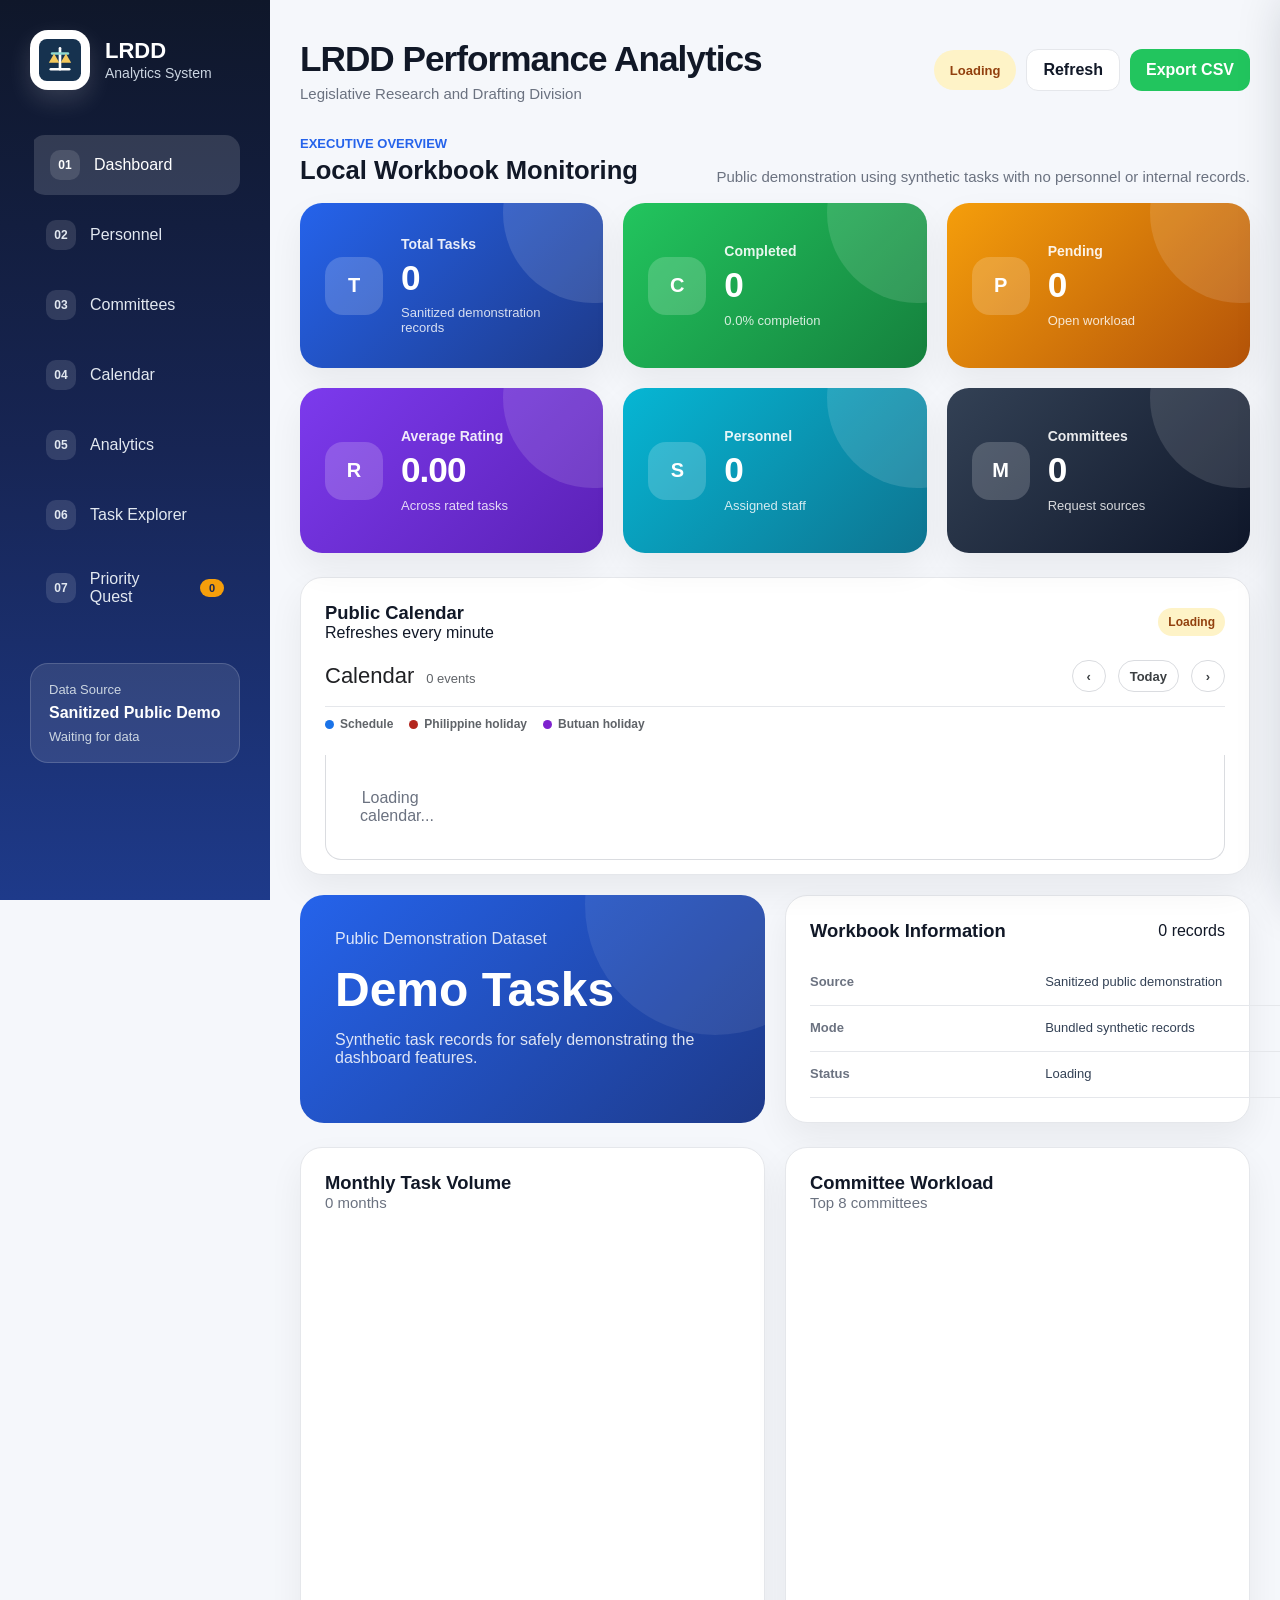
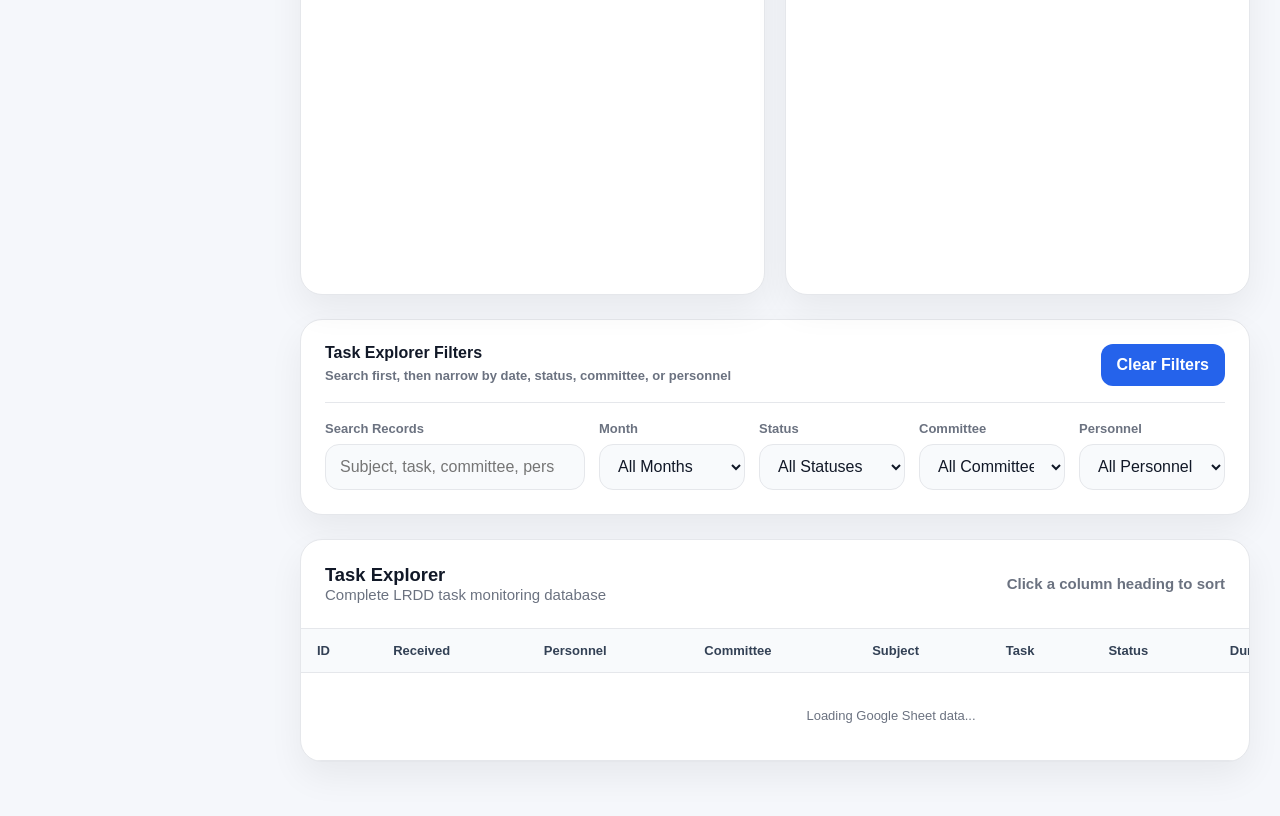
==== dashboard.html @ 4cd8ba1b "Add cache-safe dashboard entry point" ====
<!DOCTYPE html>
<html lang="en">
<head>
    <meta charset="UTF-8">
    <meta name="viewport" content="width=device-width, initial-scale=1.0">
    <title>LRDD Performance Analytics System</title>
    <link rel="stylesheet" href="css/style.css">
</head>
<body>
    <div class="app-container">
        <aside class="sidebar">
            <div class="brand">
                <div class="brand-logo">
                    <img src="assets/lrdd-logo.svg" alt="LRDD">
                </div>
                <div class="brand-text">
                    <h3>LRDD</h3>
                    <span>Analytics System</span>
                </div>
            </div>

            <nav class="sidebar-menu">
                <ul>
                    <li class="active"><a href="#dashboard"><span class="nav-icon">01</span><span>Dashboard</span></a></li>
                    <li><a href="#personnel"><span class="nav-icon">02</span><span>Personnel</span></a></li>
                    <li><a href="#committee"><span class="nav-icon">03</span><span>Committees</span></a></li>
                    <li><a href="#calendar"><span class="nav-icon">04</span><span>Calendar</span></a></li>
                    <li><a href="#analytics"><span class="nav-icon">05</span><span>Analytics</span></a></li>
                    <li><a href="#tasks"><span class="nav-icon">06</span><span>Task Explorer</span></a></li>
                    <li class="quest-nav-item">
                        <button id="priorityQuestBtn" type="button" aria-controls="priorityQuestPanel" aria-expanded="false">
                            <span class="nav-icon">07</span>
                            <span>Priority Quest</span>
                            <small id="priorityQuestBadge">0</small>
                        </button>
                    </li>
                </ul>
            </nav>

            <div class="sidebar-source">
                <small>Data Source</small>
                <strong>Sanitized Public Demo</strong>
                <span id="lastUpdated">Waiting for data</span>
            </div>
        </aside>

        <main class="main-content">
            <header class="topbar">
                <div class="page-title">
                    <h1>LRDD Performance Analytics</h1>
                    <p>Legislative Research and Drafting Division</p>
                </div>

                <div class="top-actions">
                    <span id="statusBadge" class="status-badge loading">Loading</span>
                    <button id="refreshBtn" type="button" class="btn btn-light">Refresh</button>
                    <button id="exportBtn" type="button" class="btn btn-success">Export CSV</button>
                </div>
            </header>

            <section id="dashboard" class="dashboard-section">
                <div class="section-heading">
                    <div>
                        <span class="section-kicker">Executive Overview</span>
                        <h2>Local Workbook Monitoring</h2>
                    </div>
                    <p>Public demonstration using synthetic tasks with no personnel or internal records.</p>
                </div>

                <div class="kpi-grid">
                    <article class="kpi-card primary">
                        <div class="kpi-icon">T</div>
                        <div class="kpi-content">
                            <h6>Total Tasks</h6>
                            <h2 id="totalTasks">0</h2>
                            <small>Sanitized demonstration records</small>
                        </div>
                    </article>

                    <article class="kpi-card success">
                        <div class="kpi-icon">C</div>
                        <div class="kpi-content">
                            <h6>Completed</h6>
                            <h2 id="completedTasks">0</h2>
                            <small id="completionRate">0.0% completion</small>
                        </div>
                    </article>

                    <article class="kpi-card warning">
                        <div class="kpi-icon">P</div>
                        <div class="kpi-content">
                            <h6>Pending</h6>
                            <h2 id="pendingTasks">0</h2>
                            <small>Open workload</small>
                        </div>
                    </article>

                    <article class="kpi-card purple">
                        <div class="kpi-icon">R</div>
                        <div class="kpi-content">
                            <h6>Average Rating</h6>
                            <h2 id="averageRating">0.00</h2>
                            <small>Across rated tasks</small>
                        </div>
                    </article>

                    <article id="personnel" class="kpi-card cyan">
                        <div class="kpi-icon">S</div>
                        <div class="kpi-content">
                            <h6>Personnel</h6>
                            <h2 id="personnelCount">0</h2>
                            <small>Assigned staff</small>
                        </div>
                    </article>

                    <article id="committee" class="kpi-card dark">
                        <div class="kpi-icon">M</div>
                        <div class="kpi-content">
                            <h6>Committees</h6>
                            <h2 id="committeeCount">0</h2>
                            <small>Request sources</small>
                        </div>
                    </article>
                </div>
            </section>

            <section id="calendar" class="calendar-band">
                <div class="score-card">
                    <span>Public Demonstration Dataset</span>
                    <h2 id="calendarTaskTotal">Demo Tasks</h2>
                    <p>Synthetic task records for safely demonstrating the dashboard features.</p>
                </div>

                <div class="dashboard-widget">
                    <div class="widget-title">
                        <h3>Workbook Information</h3>
                        <span id="resultCount">0 records</span>
                    </div>
                    <table class="info-table">
                        <tr><td>Source</td><td>Sanitized public demonstration</td></tr>
                        <tr><td>Mode</td><td>Bundled synthetic records</td></tr>
                        <tr><td>Status</td><td id="calendarStatus">Loading</td></tr>
                    </table>
                </div>

                <div class="dashboard-widget schedule-widget">
                    <div class="widget-title">
                        <div>
                            <h3>Public Calendar</h3>
                            <span id="scheduleUpdated">Refreshes every minute</span>
                        </div>
                        <span id="scheduleStatus" class="mini-status loading">Loading</span>
                    </div>

                    <div class="google-calendar-toolbar">
                        <div>
                            <strong id="scheduleMonthLabel">Calendar</strong>
                            <span id="scheduleCount">0 events</span>
                        </div>
                        <div class="calendar-nav">
                            <button id="schedulePrevMonth" type="button" aria-label="Previous month">&lsaquo;</button>
                            <button id="scheduleTodayBtn" type="button">Today</button>
                            <button id="scheduleNextMonth" type="button" aria-label="Next month">&rsaquo;</button>
                        </div>
                    </div>

                    <div class="calendar-legend" aria-label="Calendar event legend">
                        <span><i class="legend-dot schedule"></i>Schedule</span>
                        <span><i class="legend-dot national"></i>Philippine holiday</span>
                        <span><i class="legend-dot local"></i>Butuan holiday</span>
                    </div>

                    <div id="scheduleMonthTabs" class="calendar-month-tabs" aria-label="Calendar months"></div>

                    <div id="scheduleList" class="schedule-list">
                        <div class="empty">Loading calendar...</div>
                    </div>

                </div>
            </section>

            <section id="analytics" class="analytics-grid">
                <div class="card-panel">
                    <div class="panel-heading">
                        <div>
                            <h3>Monthly Task Volume</h3>
                            <span id="monthCount">0 months</span>
                        </div>
                    </div>
                    <canvas id="monthlyChart" height="240"></canvas>
                </div>

                <div class="card-panel">
                    <div class="panel-heading">
                        <div>
                            <h3>Committee Workload</h3>
                            <span>Top 8 committees</span>
                        </div>
                    </div>
                    <canvas id="committeeChart" height="460" role="img" aria-label="Top eight committees by number of tasks"></canvas>
                </div>
            </section>

            <section id="filters" class="card-panel filter-panel">
                <div class="filter-heading">
                    <div>
                        <h3>Task Explorer Filters</h3>
                        <span>Search first, then narrow by date, status, committee, or personnel</span>
                    </div>
                    <button id="clearFiltersBtn" type="button" class="btn btn-primary">Clear Filters</button>
                </div>

                <div class="filter-grid">
                    <label class="filter-search">
                        <span>Search Records</span>
                        <input id="searchInput" type="search" placeholder="Subject, task, committee, personnel, remarks">
                    </label>

                    <label>
                        <span>Month</span>
                        <select id="monthFilter">
                            <option value="">All Months</option>
                        </select>
                    </label>

                    <label>
                        <span>Status</span>
                        <select id="statusFilter">
                            <option value="">All Statuses</option>
                            <option value="completed">Completed</option>
                            <option value="pending">Pending</option>
                        </select>
                    </label>

                    <label>
                        <span>Committee</span>
                        <select id="committeeFilter">
                            <option value="">All Committees</option>
                        </select>
                    </label>

                    <label>
                        <span>Personnel</span>
                        <select id="personnelFilter">
                            <option value="">All Personnel</option>
                        </select>
                    </label>
                </div>
            </section>

            <section id="tasks" class="card-panel table-panel">
                <div class="panel-heading">
                    <div>
                        <h3>Task Explorer</h3>
                        <span>Complete LRDD task monitoring database</span>
                    </div>
                    <span class="table-hint">Click a column heading to sort</span>
                </div>

                <div class="table-wrap">
                    <table>
                        <thead>
                            <tr>
                                <th data-sort="taskID">ID</th>
                                <th data-sort="received">Received</th>
                                <th data-sort="personnel">Personnel</th>
                                <th data-sort="committee">Committee</th>
                                <th data-sort="subject">Subject</th>
                                <th data-sort="task">Task</th>
                                <th data-sort="completed">Status</th>
                                <th data-sort="duration">Duration</th>
                                <th data-sort="rating">Rating</th>
                            </tr>
                        </thead>
                        <tbody id="taskTableBody">
                            <tr>
                                <td colspan="9" class="empty">Loading Google Sheet data...</td>
                            </tr>
                        </tbody>
                    </table>
                </div>
            </section>
        </main>

        <div id="priorityQuestOverlay" class="quest-overlay" hidden></div>
        <aside id="priorityQuestPanel" class="priority-quest-panel" aria-hidden="true" aria-labelledby="priorityQuestTitle">
            <div class="quest-panel-header">
                <div>
                    <span class="quest-eyebrow">Eisenhower Matrix</span>
                    <h2 id="priorityQuestTitle">Priority Quest</h2>
                    <p>Based on the current Task Explorer results</p>
                </div>
                <button id="priorityQuestClose" type="button" class="quest-close" aria-label="Close Priority Quest">&times;</button>
            </div>

            <div id="priorityQuestHero" class="quest-hero" aria-live="polite">
                <span class="quest-level">Next best action</span>
                <h3>Loading your quest...</h3>
            </div>

            <div id="priorityMatrix" class="priority-matrix"></div>

            <p class="quest-method">Deadlines are ranked first: overdue, due within 3 days, due within 7 days, then later or undated work. Importance breaks ties in favor of legislative, legal, policy, and budget work.</p>
        </aside>
    </div>

    <script src="data/local-data.js?v=20260716-1328"></script>
    <script src="js/app-1.js?v=20260716-1340"></script>
    <script src="js/app-2.js?v=20260716-1340"></script>
    <script src="js/app-3.js?v=20260716-1340"></script>
    <script src="js/app-4.js?v=20260716-1340"></script>
</body>
</html>
---- css/style.css ----
:root {
    --primary: #2563eb;
    --primary-light: #3b82f6;
    --primary-dark: #1e3a8a;
    --success: #22c55e;
    --warning: #f59e0b;
    --danger: #ef4444;
    --purple: #7c3aed;
    --cyan: #06b6d4;
    --white: #ffffff;
    --background: #f5f7fb;
    --surface: #ffffff;
    --surface-2: #f8fafc;
    --border: #e5e7eb;
    --text: #111827;
    --text-light: #6b7280;
    --sidebar: #0f172a;
    --sidebar-hover: #1e293b;
    --sidebar-width: 270px;
    --radius: 18px;
    --radius-sm: 12px;
    --shadow: 0 15px 35px rgba(0, 0, 0, .06);
    --shadow-hover: 0 20px 40px rgba(37, 99, 235, .18);
    --transition: .3s ease;
}

* {
    box-sizing: border-box;
    margin: 0;
    padding: 0;
}

html {
    scroll-behavior: smooth;
}

body {
    min-height: 100vh;
    overflow-x: hidden;
    background: var(--background);
    color: var(--text);
    font-family: "Segoe UI", Arial, sans-serif;
}

button,
input,
select {
    font: inherit;
}

button,
select,
input {
    border: 0;
}

a {
    color: inherit;
    text-decoration: none;
}

ul {
    list-style: none;
}

.app-container {
    display: flex;
    min-height: 100vh;
}

.sidebar {
    position: fixed;
    inset: 0 auto 0 0;
    width: var(--sidebar-width);
    overflow-y: auto;
    z-index: 10;
    padding: 30px;
    color: var(--white);
    background: linear-gradient(180deg, #0f172a, #172554, #1e3a8a);
}

.brand {
    display: flex;
    align-items: center;
    gap: 15px;
    margin-bottom: 45px;
}

.brand-logo {
    width: 60px;
    height: 60px;
    border-radius: 18px;
    background: var(--white);
    display: flex;
    align-items: center;
    justify-content: center;
    box-shadow: 0 10px 25px rgba(255, 255, 255, .15);
}

.brand-logo img {
    width: 42px;
    height: 42px;
}

.brand h3 {
    font-size: 22px;
    font-weight: 800;
}

.brand span {
    color: #cbd5e1;
    font-size: 14px;
}

.sidebar-menu ul {
    display: flex;
    flex-direction: column;
    gap: 10px;
}

.sidebar-menu li {
    overflow: hidden;
    border-radius: 15px;
}

.sidebar-menu a {
    display: flex;
    align-items: center;
    gap: 14px;
    padding: 15px 16px;
    color: #e2e8f0;
    transition: var(--transition);
}

.sidebar-menu button {
    width: 100%;
    display: flex;
    align-items: center;
    gap: 14px;
    padding: 15px 16px;
    border-radius: 15px;
    background: transparent;
    color: #e2e8f0;
    text-align: left;
    cursor: pointer;
    transition: var(--transition);
}

.sidebar-menu button:hover,
.sidebar-menu button[aria-expanded="true"] {
    color: var(--white);
    background: rgba(255, 255, 255, .14);
    transform: translateX(4px);
}

.quest-nav-item small {
    min-width: 24px;
    margin-left: auto;
    padding: 3px 7px;
    border-radius: 999px;
    background: #f59e0b;
    color: #172554;
    font-size: 11px;
    font-weight: 900;
    text-align: center;
}

.sidebar-menu li.active a,
.sidebar-menu a:hover {
    color: var(--white);
    background: rgba(255, 255, 255, .14);
    transform: translateX(4px);
}

.nav-icon {
    width: 30px;
    height: 30px;
    border-radius: 10px;
    display: grid;
    place-items: center;
    background: rgba(255, 255, 255, .12);
    font-size: 12px;
    font-weight: 800;
}

.sidebar-source {
    margin-top: 42px;
    display: grid;
    gap: 7px;
    padding: 18px;
    border-radius: 18px;
    background: rgba(255, 255, 255, .1);
    border: 1px solid rgba(255, 255, 255, .16);
}

.sidebar-source small,
.sidebar-source span {
    color: #cbd5e1;
    font-size: 13px;
}

.main-content {
    width: calc(100% - var(--sidebar-width));
    margin-left: var(--sidebar-width);
    padding: 30px;
}

.quest-overlay {
    position: fixed;
    inset: 0;
    z-index: 80;
    background: rgba(15, 23, 42, .45);
    opacity: 0;
    transition: opacity .22s ease;
}

.quest-overlay.visible {
    opacity: 1;
}

.priority-quest-panel {
    position: fixed;
    z-index: 90;
    inset: 0 0 0 auto;
    width: min(520px, 100vw);
    overflow-y: auto;
    padding: 26px;
    background: #f8fafc;
    box-shadow: -18px 0 48px rgba(15, 23, 42, .2);
    transform: translateX(105%);
    transition: transform .28s ease;
}

.priority-quest-panel.open {
    transform: translateX(0);
}

.quest-panel-header {
    display: flex;
    align-items: flex-start;
    justify-content: space-between;
    gap: 20px;
    margin-bottom: 18px;
}

.quest-panel-header h2 {
    margin: 3px 0 4px;
    color: #172554;
    font-size: 1.65rem;
}

.quest-panel-header p,
.quest-method {
    color: #64748b;
    font-size: 12px;
    line-height: 1.5;
}

.quest-eyebrow,
.quest-level {
    color: #7c3aed;
    font-size: 11px;
    font-weight: 900;
    letter-spacing: .09em;
    text-transform: uppercase;
}

.quest-close {
    width: 38px;
    height: 38px;
    flex: 0 0 auto;
    border-radius: 12px;
    background: #e2e8f0;
    color: #334155;
    cursor: pointer;
    font-size: 24px;
    line-height: 1;
}

.quest-hero {
    padding: 22px;
    border-radius: 20px;
    background: linear-gradient(135deg, #172554, #312e81 58%, #6d28d9);
    box-shadow: 0 18px 36px rgba(49, 46, 129, .24);
    color: #fff;
}

.quest-hero .quest-level {
    color: #ddd6fe;
}

.quest-hero h3 {
    margin: 9px 0 8px;
    font-size: 1.15rem;
    line-height: 1.35;
}

.quest-subject {
    padding: 10px 12px;
    border-radius: 12px;
    background: rgba(15, 23, 42, .22);
}

.quest-subject > span {
    display: block;
    margin-bottom: 3px;
    color: #a5b4fc;
    font-size: 10px;
    font-weight: 900;
    letter-spacing: .07em;
    text-transform: uppercase;
}

.quest-subject p {
    margin: 0;
    color: #fff;
    font-size: 13px;
    font-weight: 650;
    line-height: 1.45;
}

.quest-reason {
    margin-top: 14px;
    padding: 10px 12px;
    border: 1px solid rgba(255, 255, 255, .14);
    border-radius: 12px;
    background: rgba(255, 255, 255, .09);
    color: #ede9fe;
    font-size: 12px;
    line-height: 1.45;
}

.quest-meta {
    display: grid;
    grid-template-columns: repeat(3, minmax(0, 1fr));
    gap: 8px;
    margin-top: 14px;
}

.quest-meta div {
    min-width: 0;
}

.quest-meta dt {
    margin-bottom: 3px;
    color: #a5b4fc;
    font-size: 10px;
    font-weight: 800;
    text-transform: uppercase;
}

.quest-meta dd {
    overflow: hidden;
    color: #fff;
    font-size: 12px;
    font-weight: 700;
    text-overflow: ellipsis;
    white-space: nowrap;
}

.priority-matrix {
    display: grid;
    grid-template-columns: repeat(2, minmax(0, 1fr));
    align-items: start;
    gap: 12px;
    margin: 18px 0;
}

.matrix-quadrant {
    overflow: hidden;
    border: 1px solid #e2e8f0;
    border-radius: 16px;
    background: #fff;
}

.matrix-heading {
    display: flex;
    align-items: center;
    justify-content: space-between;
    gap: 12px;
    padding: 14px 16px;
    border-left: 5px solid #94a3b8;
}

.matrix-quadrant.do .matrix-heading { border-left-color: #dc2626; background: #fef2f2; }
.matrix-quadrant.schedule .matrix-heading { border-left-color: #2563eb; background: #eff6ff; }
.matrix-quadrant.delegate .matrix-heading { border-left-color: #f59e0b; background: #fffbeb; }
.matrix-quadrant.defer .matrix-heading { border-left-color: #64748b; background: #f8fafc; }

.matrix-heading span {
    color: #64748b;
    font-size: 10px;
    font-weight: 900;
    letter-spacing: .08em;
    text-transform: uppercase;
}

.matrix-heading h3 {
    margin: 2px 0;
    color: #1e293b;
    font-size: 15px;
}

.matrix-heading p {
    color: #64748b;
    font-size: 11px;
}

.matrix-heading strong {
    min-width: 34px;
    height: 34px;
    display: grid;
    place-items: center;
    border-radius: 50%;
    background: #fff;
    color: #1e293b;
    box-shadow: 0 3px 10px rgba(15, 23, 42, .08);
}

.matrix-task-list {
    display: grid;
    gap: 0;
    padding: 0 16px;
}

.matrix-task {
    padding: 12px 0;
    border-top: 1px solid #eef2f7;
}

.matrix-task:first-child {
    border-top: 0;
}

.matrix-task > span {
    color: #7c3aed;
    font-size: 10px;
    font-weight: 900;
}

.matrix-task h4 {
    margin: 3px 0 4px;
    color: #334155;
    font-size: 12px;
    line-height: 1.35;
}

.matrix-task p,
.matrix-empty,
.matrix-more {
    color: #64748b;
    font-size: 11px;
    line-height: 1.4;
}

.matrix-task .matrix-task-subject {
    margin-bottom: 5px;
    color: #475569;
}

.matrix-task-subject strong {
    color: #1e293b;
}

.matrix-task .matrix-task-deadline {
    margin-bottom: 3px;
    color: #b91c1c;
    font-weight: 750;
}

.matrix-task-deadline strong {
    color: #7f1d1d;
}

.matrix-empty,
.matrix-more {
    padding: 12px 0;
}

.matrix-more {
    border-top: 1px solid #eef2f7;
    font-weight: 800;
}

.topbar {
    min-height: 80px;
    display: flex;
    align-items: center;
    justify-content: space-between;
    gap: 18px;
    margin-bottom: 24px;
}

.page-title {
    display: flex;
    flex-direction: column;
    gap: 6px;
}

.page-title h1 {
    font-size: 2.2rem;
    font-weight: 800;
    letter-spacing: -1px;
}

.page-title p,
.section-heading p,
.panel-heading span {
    color: var(--text-light);
    font-size: 15px;
}

.top-actions {
    display: flex;
    align-items: center;
    justify-content: flex-end;
    flex-wrap: wrap;
    gap: 10px;
}

.btn {
    min-height: 42px;
    padding: 0 16px;
    border-radius: 12px;
    cursor: pointer;
    font-weight: 700;
    transition: var(--transition);
}

.btn:hover {
    transform: translateY(-2px);
    box-shadow: var(--shadow-hover);
}

.btn-light {
    background: var(--white);
    color: var(--text);
    border: 1px solid var(--border);
}

.btn-success {
    background: var(--success);
    color: var(--white);
}

.btn-primary {
    background: var(--primary);
    color: var(--white);
}

.status-badge {
    display: inline-flex;
    align-items: center;
    min-height: 40px;
    padding: 0 16px;
    border-radius: 999px;
    font-size: 13px;
    font-weight: 800;
}

.status-badge.loading {
    background: #fef3c7;
    color: #92400e;
}

.status-badge.online {
    background: #dcfce7;
    color: #166534;
}

.status-badge.offline {
    background: #fee2e2;
    color: #991b1b;
}

.dashboard-section,
.analytics-grid,
.calendar-band,
.filter-panel,
.table-panel {
    margin-bottom: 24px;
}

.section-heading {
    display: flex;
    justify-content: space-between;
    gap: 20px;
    align-items: end;
    margin-bottom: 18px;
}

.section-kicker {
    color: var(--primary);
    font-size: 13px;
    font-weight: 800;
    text-transform: uppercase;
}

.section-heading h2 {
    margin-top: 4px;
    font-size: 1.6rem;
}

.kpi-grid {
    display: grid;
    grid-template-columns: repeat(3, minmax(180px, 1fr));
    gap: 20px;
}

.kpi-card {
    position: relative;
    overflow: hidden;
    isolation: isolate;
    min-height: 165px;
    border-radius: 22px;
    padding: 25px;
    color: var(--white);
    box-shadow: var(--shadow);
    display: flex;
    align-items: center;
    gap: 18px;
    transition: var(--transition);
}

.kpi-card::after {
    content: "";
    position: absolute;
    width: 180px;
    height: 180px;
    right: -80px;
    top: -80px;
    border-radius: 50%;
    background: rgba(255, 255, 255, .12);
    z-index: 0;
}

.kpi-card > * {
    position: relative;
    z-index: 1;
}

.kpi-card:hover {
    transform: translateY(-8px) scale(1.015);
}

.kpi-card.primary {
    background: linear-gradient(135deg, #2563eb, #1e3a8a);
}

.kpi-card.success {
    background: linear-gradient(135deg, #22c55e, #15803d);
}

.kpi-card.warning {
    background: linear-gradient(135deg, #f59e0b, #b45309);
}

.kpi-card.purple {
    background: linear-gradient(135deg, #7c3aed, #5b21b6);
}

.kpi-card.cyan {
    background: linear-gradient(135deg, #06b6d4, #0e7490);
}

.kpi-card.dark {
    background: linear-gradient(135deg, #334155, #0f172a);
}

.kpi-icon {
    width: 58px;
    height: 58px;
    flex: 0 0 auto;
    display: grid;
    place-items: center;
    border-radius: 18px;
    background: rgba(255, 255, 255, .18);
    font-weight: 900;
    font-size: 20px;
}

.kpi-content h6 {
    margin-bottom: 8px;
    font-size: 14px;
    opacity: .9;
}

.kpi-content h2 {
    font-size: 2.2rem;
    line-height: 1;
    letter-spacing: -1px;
}

.kpi-content small {
    display: block;
    margin-top: 10px;
    color: rgba(255, 255, 255, .82);
    font-size: 13px;
}

.analytics-grid {
    display: grid;
    grid-template-columns: minmax(0, 1fr) minmax(0, 1fr);
    gap: 20px;
}

.calendar-band {
    display: grid;
    grid-template-columns: minmax(260px, 1fr) minmax(260px, 1fr);
    gap: 20px;
    align-items: stretch;
}

.score-card {
    position: relative;
    overflow: hidden;
    border-radius: 24px;
    padding: 35px;
    color: var(--white);
    background: linear-gradient(135deg, #2563eb, #1e3a8a);
}

.score-card::before {
    content: "";
    position: absolute;
    width: 260px;
    height: 260px;
    border-radius: 50%;
    background: rgba(255, 255, 255, .08);
    top: -120px;
    right: -80px;
}

.score-card span,
.score-card p {
    color: rgba(255, 255, 255, .85);
}

.score-card h2 {
    position: relative;
    margin: 14px 0;
    font-size: 3rem;
    font-weight: 900;
}

.card-panel,
.dashboard-widget {
    background: var(--surface);
    border: 1px solid var(--border);
    border-radius: 22px;
    padding: 24px;
    box-shadow: var(--shadow);
}

.panel-heading,
.widget-title {
    display: flex;
    justify-content: space-between;
    align-items: center;
    gap: 16px;
    margin-bottom: 18px;
}

.panel-heading h3,
.widget-title h3 {
    font-size: 1.15rem;
    font-weight: 800;
}

.info-table {
    width: 100%;
    border-collapse: collapse;
}

.info-table td {
    padding: 13px 0;
    border-bottom: 1px solid var(--border);
}

.info-table td:first-child {
    color: var(--text-light);
    font-weight: 700;
}

.schedule-widget {
    grid-column: 1 / -1;
    grid-row: 1;
    padding-bottom: 14px;
}

.mini-status {
    display: inline-flex;
    align-items: center;
    min-height: 28px;
    padding: 0 10px;
    border-radius: 999px;
    font-size: 12px;
    font-weight: 900;
}

.mini-status.loading {
    background: #fef3c7;
    color: #92400e;
}

.mini-status.online {
    background: #dcfce7;
    color: #166534;
}

.mini-status.offline {
    background: #fee2e2;
    color: #991b1b;
}

.google-calendar-toolbar {
    display: flex;
    justify-content: space-between;
    align-items: center;
    gap: 14px;
    padding: 0 0 14px;
    margin-bottom: 0;
    border-bottom: 1px solid var(--border);
    color: #5f6368;
    font-size: 13px;
}

.google-calendar-toolbar > div {
    display: flex;
    align-items: baseline;
    gap: 12px;
    flex-wrap: wrap;
}

.google-calendar-toolbar strong {
    color: #202124;
    font-size: 22px;
    font-weight: 500;
}

.calendar-nav {
    display: inline-flex;
    align-items: center;
    gap: 6px;
}

.calendar-nav button,
.calendar-month-tab {
    min-height: 32px;
    border: 1px solid #dadce0;
    border-radius: 999px;
    background: #fff;
    color: #3c4043;
    cursor: pointer;
    font-size: 13px;
    font-weight: 700;
    transition: var(--transition);
}

.calendar-nav button {
    min-width: 34px;
    padding: 0 11px;
}

.calendar-nav button:hover,
.calendar-month-tab:hover,
.calendar-month-tab.active {
    border-color: #1a73e8;
    background: #e8f0fe;
    color: #174ea6;
}

.calendar-month-tabs {
    display: grid;
    grid-template-columns: repeat(12, minmax(58px, 1fr));
    gap: 6px;
    padding: 12px 0;
}

.calendar-month-tab {
    display: inline-flex;
    align-items: center;
    justify-content: center;
    gap: 5px;
    padding: 0 8px;
}

.calendar-month-tab small {
    min-width: 18px;
    min-height: 18px;
    display: inline-flex;
    align-items: center;
    justify-content: center;
    border-radius: 999px;
    background: #f1f3f4;
    color: #5f6368;
    font-size: 11px;
    font-weight: 800;
}

.calendar-month-tab.active small {
    background: #1a73e8;
    color: #fff;
}

.calendar-legend {
    display: flex;
    align-items: center;
    flex-wrap: wrap;
    gap: 8px 16px;
    padding-top: 10px;
    color: #5f6368;
    font-size: 12px;
    font-weight: 700;
}

.calendar-legend span {
    display: inline-flex;
    align-items: center;
    gap: 6px;
}

.legend-dot {
    width: 9px;
    height: 9px;
    border-radius: 50%;
    background: #1a73e8;
}

.legend-dot.national {
    background: #b3261e;
}

.legend-dot.local {
    background: #7e22ce;
}

.schedule-list {
    display: grid;
    grid-template-columns: repeat(7, minmax(96px, 1fr));
    gap: 0;
    max-height: 620px;
    overflow: auto;
    padding-right: 0;
    border: 1px solid #dadce0;
    border-top: 0;
    border-radius: 0 0 16px 16px;
    background: #fff;
}

.calendar-weekday {
    min-height: 38px;
    display: flex;
    align-items: center;
    justify-content: center;
    border-top: 1px solid #dadce0;
    border-right: 1px solid #dadce0;
    background: #ffffff;
    color: #5f6368;
    font-size: 11px;
    font-weight: 700;
    text-transform: uppercase;
}

.calendar-weekday:nth-child(7) {
    border-right: 0;
}

.calendar-day {
    position: relative;
    min-height: 128px;
    padding: 7px 7px 8px;
    border-top: 1px solid #dadce0;
    border-right: 1px solid #dadce0;
    background: #fff;
    overflow: visible;
}

.calendar-day:nth-child(7n) {
    border-right: 0;
}

.calendar-day.outside {
    background: #f8fafd;
    color: #9aa0a6;
}

.calendar-day.today .calendar-day-number {
    background: #1a73e8;
    color: #fff;
}

.calendar-day-number {
    width: 26px;
    height: 26px;
    display: inline-flex;
    align-items: center;
    justify-content: center;
    border-radius: 999px;
    color: #3c4043;
    font-size: 12px;
    font-weight: 500;
}

.calendar-events {
    display: grid;
    gap: 4px;
    margin-top: 5px;
}

.calendar-event {
    position: relative;
    min-height: 22px;
    display: flex;
    align-items: center;
    gap: 6px;
    padding: 0 7px;
    border-radius: 5px;
    background: #1a73e8;
    color: #fff;
    font-size: 12px;
    font-weight: 600;
    line-height: 1.2;
    cursor: pointer;
}

.calendar-event-label {
    min-width: 0;
    overflow: hidden;
    white-space: nowrap;
    text-overflow: ellipsis;
}

.calendar-event:nth-child(2n) {
    background: #188038;
}

.calendar-event:nth-child(3n) {
    background: #f9ab00;
    color: #202124;
}

.calendar-event.holiday-national {
    background: #b3261e;
    color: #fff;
}

.calendar-event.holiday-local {
    background: #7e22ce;
    color: #fff;
}

.calendar-event.holiday-working {
    border: 1px solid #b3261e;
    background: #fce8e6;
    color: #8c1d18;
}

.calendar-event.holiday-national .calendar-event-popover strong,
.calendar-event.holiday-working .calendar-event-popover strong {
    color: #b3261e;
}

.calendar-event.holiday-local .calendar-event-popover strong {
    color: #7e22ce;
}

.calendar-event:focus-visible {
    outline: 2px solid #1a73e8;
    outline-offset: 2px;
}

.calendar-event-popover {
    position: absolute;
    z-index: 60;
    left: 0;
    top: 26px;
    min-width: 260px;
    max-width: 360px;
    padding: 12px 14px;
    border: 1px solid #dadce0;
    border-radius: 12px;
    background: #fff;
    box-shadow: 0 12px 32px rgba(60, 64, 67, .24);
    color: #202124;
    white-space: normal;
    opacity: 0;
    pointer-events: none;
    transform: translateY(-4px);
    transition: opacity .16s ease, transform .16s ease;
}

.calendar-event:hover .calendar-event-popover,
.calendar-event:focus .calendar-event-popover,
.calendar-event:focus-within .calendar-event-popover {
    opacity: 1;
    pointer-events: auto;
    transform: translateY(0);
}

.calendar-day:nth-child(7n) .calendar-event-popover {
    right: 0;
    left: auto;
}

.calendar-event-popover strong {
    display: block;
    margin-bottom: 6px;
    color: #1a73e8;
    font-size: 12px;
    font-weight: 800;
}

.calendar-event-popover p {
    margin: 0;
    color: #3c4043;
    font-size: 13px;
    font-weight: 600;
    line-height: 1.4;
}

.calendar-more {
    position: relative;
    color: #5f6368;
    font-size: 12px;
    font-weight: 600;
    padding-left: 6px;
    cursor: pointer;
    width: max-content;
    max-width: 100%;
}

.calendar-more:focus-visible {
    outline: 2px solid #1a73e8;
    outline-offset: 2px;
    border-radius: 4px;
}

.calendar-more-popover {
    position: absolute;
    z-index: 50;
    left: 0;
    top: 22px;
    min-width: 280px;
    max-width: 360px;
    max-height: 300px;
    overflow: auto;
    padding: 14px;
    border: 1px solid #dadce0;
    border-radius: 12px;
    background: #fff;
    box-shadow: 0 12px 32px rgba(60, 64, 67, .24);
    color: #202124;
    opacity: 0;
    pointer-events: none;
    transform: translateY(-4px);
    transition: opacity .16s ease, transform .16s ease;
}

.calendar-more:hover .calendar-more-popover,
.calendar-more:focus .calendar-more-popover,
.calendar-more:focus-within .calendar-more-popover {
    opacity: 1;
    pointer-events: auto;
    transform: translateY(0);
}

.calendar-day:nth-child(7n) .calendar-more-popover {
    right: 0;
    left: auto;
}

.calendar-more-popover strong {
    display: block;
    margin-bottom: 10px;
    color: #202124;
    font-size: 14px;
    font-weight: 700;
}

.calendar-popover-event {
    display: grid;
    gap: 3px;
    padding: 8px 0;
    border-top: 1px solid #f1f3f4;
}

.calendar-popover-event:first-of-type {
    border-top: 0;
}

.calendar-popover-event span {
    color: #1a73e8;
    font-size: 12px;
    font-weight: 700;
}

.calendar-popover-event p {
    margin: 0;
    color: #3c4043;
    font-size: 13px;
    line-height: 1.35;
}

canvas {
    width: 100%;
    max-width: 100%;
    border-radius: var(--radius-sm);
}

.filter-panel {
    display: grid;
    gap: 18px;
}

.filter-heading {
    display: flex;
    align-items: flex-start;
    justify-content: space-between;
    gap: 16px;
    padding-bottom: 16px;
    border-bottom: 1px solid var(--border);
}

.filter-heading h3 {
    margin-bottom: 4px;
    color: var(--text);
    font-size: 1rem;
}

.filter-heading span,
.table-hint {
    color: var(--text-light);
    font-size: 13px;
    font-weight: 700;
}

.filter-grid {
    display: grid;
    grid-template-columns: minmax(260px, 1.4fr) repeat(4, minmax(145px, 1fr));
    gap: 14px;
    align-items: end;
}

.filter-search {
    min-width: 0;
}

label {
    display: grid;
    gap: 8px;
}

label span {
    color: var(--text-light);
    font-size: 13px;
    font-weight: 800;
}

select,
input {
    min-height: 46px;
    padding: 0 14px;
    border-radius: 14px;
    background: var(--surface-2);
    border: 1px solid var(--border);
    color: var(--text);
    min-width: 0;
}

.table-panel {
    padding: 0;
    overflow: hidden;
}

.table-panel .panel-heading {
    padding: 24px;
    margin-bottom: 0;
    border-bottom: 1px solid var(--border);
}

.table-wrap {
    max-height: 620px;
    overflow: auto;
}

table {
    width: 100%;
    min-width: 1180px;
    border-collapse: collapse;
}

th,
td {
    padding: 14px 16px;
    text-align: left;
    vertical-align: top;
    border-bottom: 1px solid var(--border);
}

th {
    position: sticky;
    top: 0;
    background: var(--surface-2);
    color: #334155;
    z-index: 1;
    font-size: 13px;
    font-weight: 900;
    cursor: pointer;
}

td {
    color: #334155;
    font-size: 13px;
    line-height: 1.45;
}

tbody tr:hover {
    background: #f8fafc;
}

.status {
    display: inline-flex;
    align-items: center;
    min-height: 28px;
    padding: 0 10px;
    border-radius: 999px;
    font-size: 12px;
    font-weight: 800;
}

.status.done {
    background: #dcfce7;
    color: #166534;
}

.status.pending {
    background: #fef3c7;
    color: #92400e;
}

.completion-cell {
    display: flex;
    align-items: center;
    gap: 9px;
}

.completion-checkbox {
    width: 18px;
    height: 18px;
    min-height: 0;
    flex: 0 0 18px;
    padding: 0;
    border: 1px solid #94a3b8;
    border-radius: 4px;
    accent-color: #16a34a;
    opacity: 1;
}

.empty {
    text-align: center;
    color: var(--text-light);
    padding: 34px;
}

@media (max-width: 1200px) {
    .kpi-grid {
        grid-template-columns: repeat(2, minmax(180px, 1fr));
    }

    .filter-grid {
        grid-template-columns: repeat(2, minmax(170px, 1fr));
    }

    .filter-search {
        grid-column: 1 / -1;
    }

    .calendar-month-tabs {
        grid-template-columns: repeat(6, minmax(58px, 1fr));
    }
}

@media (max-width: 900px) {
    .sidebar {
        position: static;
        width: 100%;
        min-height: auto;
    }

    .app-container,
    .topbar,
    .section-heading {
        display: block;
    }

    .main-content {
        width: 100%;
        margin-left: 0;
        padding: 22px;
    }

    .top-actions {
        justify-content: flex-start;
        margin-top: 18px;
    }

    .calendar-band,
    .analytics-grid {
        grid-template-columns: 1fr;
    }

    .schedule-widget {
        grid-column: auto;
    }

    .schedule-list {
        grid-template-columns: 1fr;
    }

    .google-calendar-toolbar {
        align-items: flex-start;
        flex-direction: column;
    }

    .calendar-month-tabs {
        grid-template-columns: repeat(4, minmax(58px, 1fr));
    }

    .calendar-weekday {
        display: none;
    }

    .calendar-day {
        min-height: auto;
        border-right: 0;
    }
}

@media (max-width: 620px) {
    .main-content,
    .sidebar {
        padding: 18px;
    }

    .filter-heading {
        display: grid;
    }

    .kpi-grid,
    .filter-grid {
        grid-template-columns: 1fr;
    }

    .page-title h1 {
        font-size: 1.8rem;
    }

    .priority-quest-panel {
        padding: 20px;
    }

    .priority-matrix,
    .quest-meta {
        grid-template-columns: 1fr;
    }

    .quest-meta dd {
        white-space: normal;
    }
}
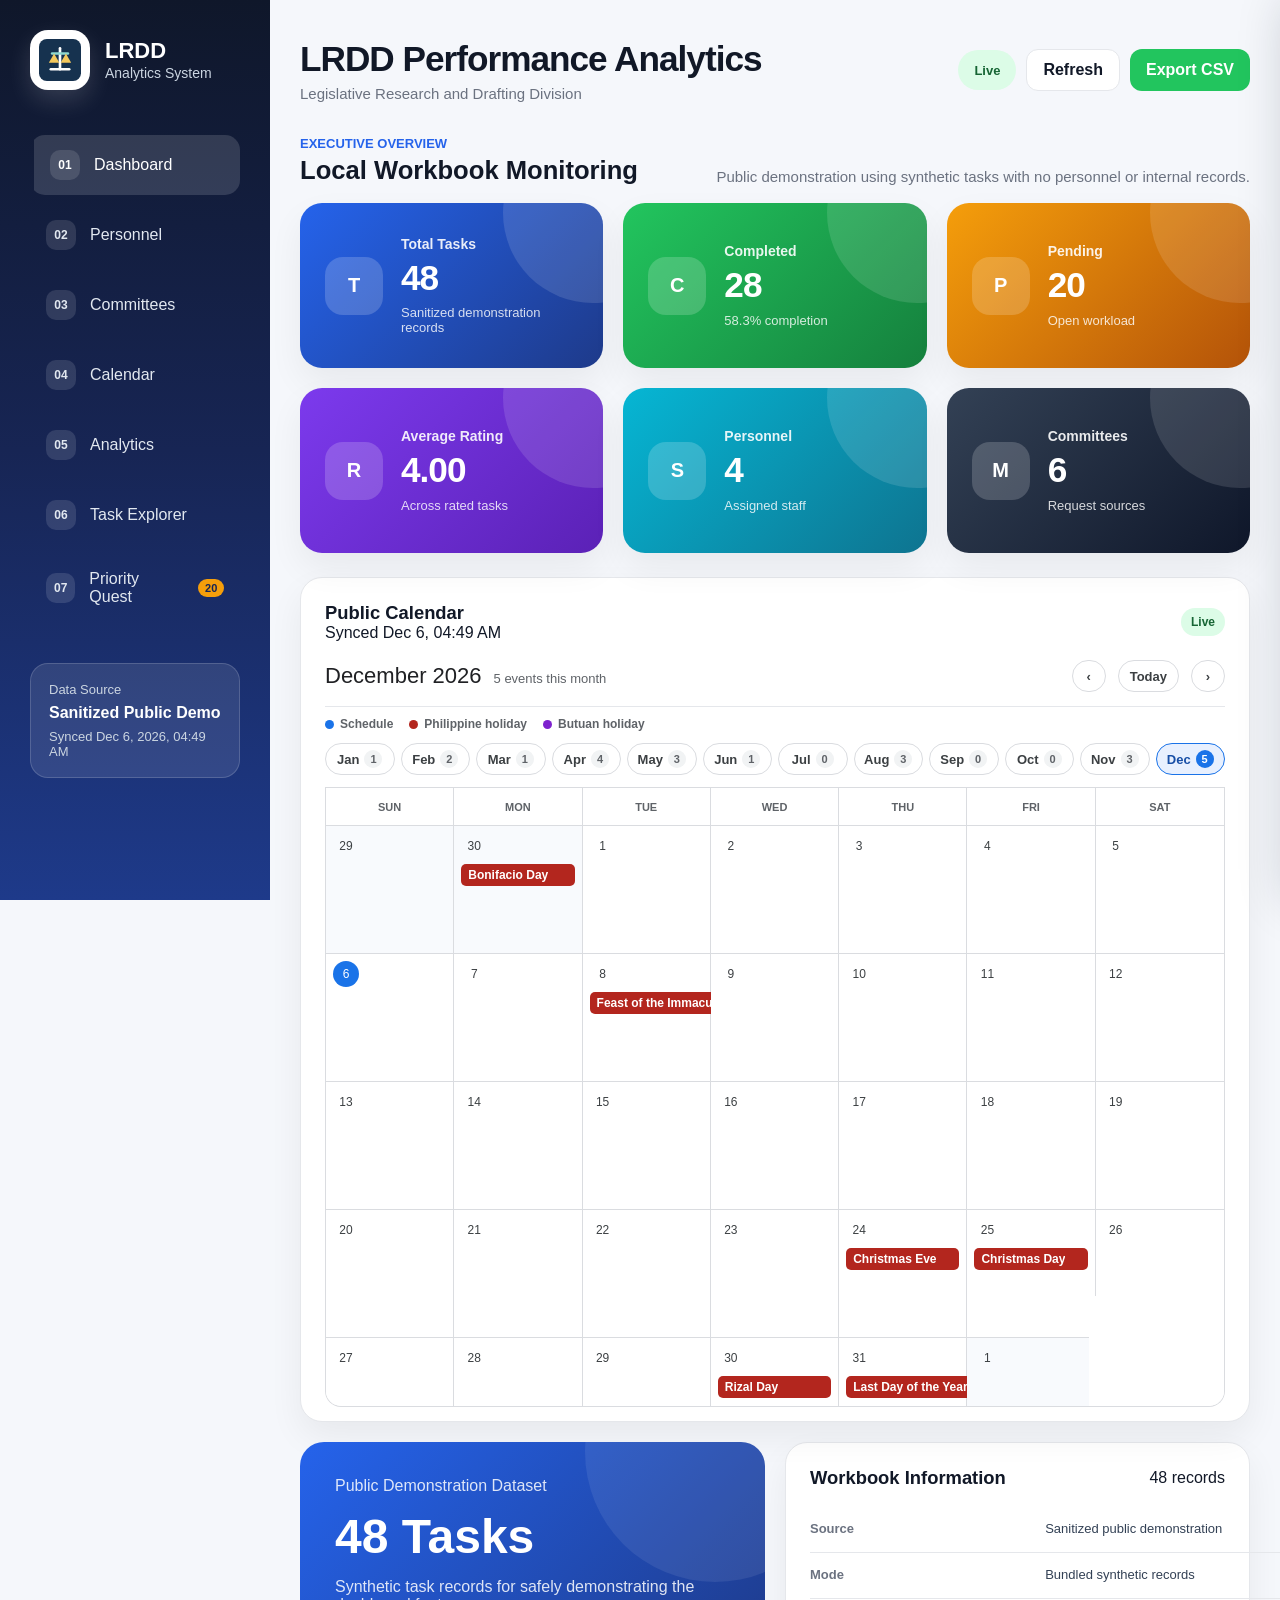
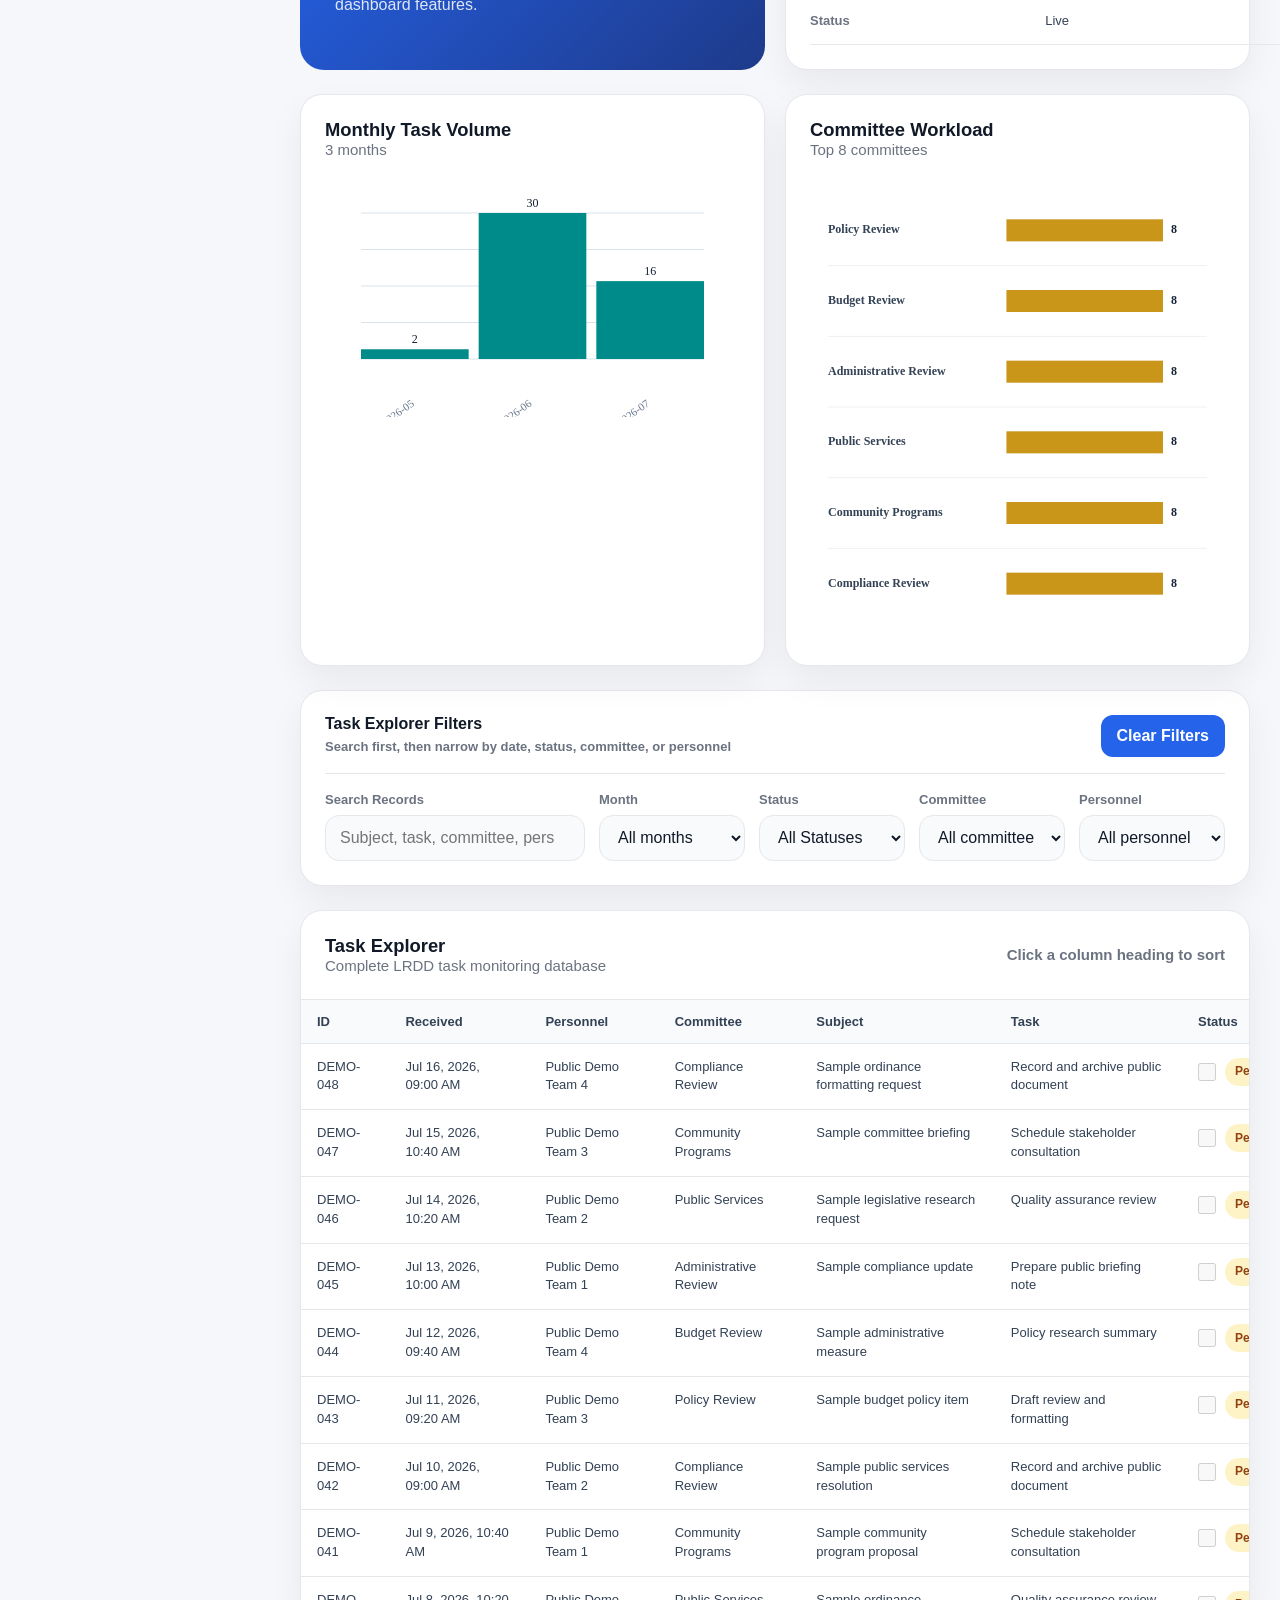
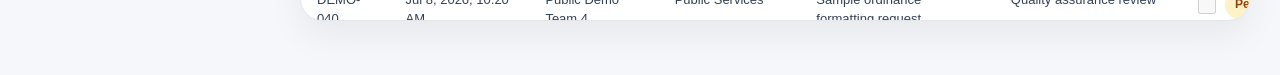
==== commit ece9175c: "Refresh dashboard.html script version" ====
--- a/dashboard.html
+++ b/dashboard.html
@@ -305,11 +305,10 @@
     </div>
 
     <script src="data/local-data.js?v=20260716-1328"></script>
-    <script src="js/app-1.js?v=20260716-1340"></script>
+    <script src="js/app-1.js?v=20260716-1346"></script>
     <script src="js/app-2.js?v=20260716-1340"></script>
     <script src="js/app-3.js?v=20260716-1340"></script>
     <script src="js/app-4.js?v=20260716-1340"></script>
 </body>
 </html>
-
 
